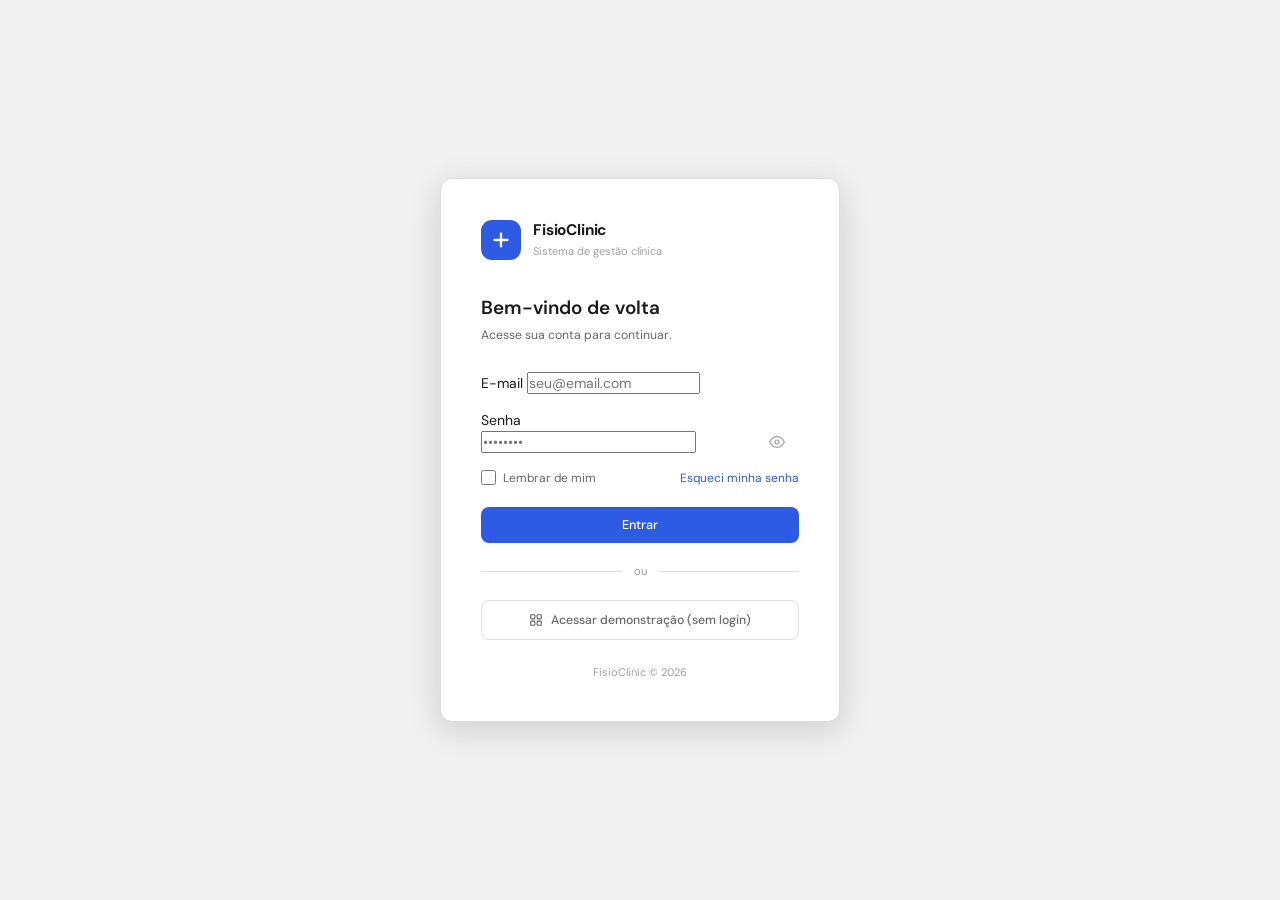
==== frontend/index.html @ 68a3afb5 "chore: commit inicial do projeto FisioClinic" ====
<!DOCTYPE html>
<html lang="pt-BR">
<head>
  <meta charset="UTF-8">
  <meta name="viewport" content="width=device-width, initial-scale=1.0">
  <title>FisioClinic — Entrar</title>
  <link rel="preconnect" href="https://fonts.googleapis.com">
  <link rel="preconnect" href="https://fonts.gstatic.com" crossorigin>
  <link href="https://fonts.googleapis.com/css2?family=DM+Sans:opsz,wght@9..40,300..700&display=swap" rel="stylesheet">
  <link rel="stylesheet" href="css/base.css">
  <link rel="stylesheet" href="css/pages/login.css">
</head>
<body>

  <div class="login-card">

    <!-- ── Brand ──────────────────────────────── -->
    <div class="login-brand">
      <div class="login-logo">
        <svg width="22" height="22" viewBox="0 0 24 24" fill="none"
          stroke="#fff" stroke-width="2.5" stroke-linecap="round">
          <line x1="12" y1="5" x2="12" y2="19"/>
          <line x1="5" y1="12" x2="19" y2="12"/>
        </svg>
      </div>
      <div>
        <div class="login-brand-name">FisioClinic</div>
        <div class="login-brand-sub">Sistema de gestão clínica</div>
      </div>
    </div>

    <!-- ── Heading ────────────────────────────── -->
    <h1 class="login-title">Bem-vindo de volta</h1>
    <p class="login-subtitle">Acesse sua conta para continuar.</p>

    <!-- ── Error ──────────────────────────────── -->
    <div class="login-error" id="loginError" style="display:none" role="alert">
      <svg width="14" height="14" fill="none" stroke="currentColor" stroke-width="2"
        stroke-linecap="round" viewBox="0 0 24 24">
        <circle cx="12" cy="12" r="10"/>
        <line x1="12" y1="8" x2="12" y2="12"/>
        <line x1="12" y1="16" x2="12.01" y2="16"/>
      </svg>
      E-mail ou senha incorretos.
    </div>

    <!-- ── Form ───────────────────────────────── -->
    <form id="formLogin" class="login-form" novalidate>

      <div class="form-group">
        <label class="form-label" for="email">E-mail</label>
        <input type="email" class="form-input" id="email"
          placeholder="seu@email.com" autocomplete="email" required>
      </div>

      <div class="form-group">
        <label class="form-label" for="senha">Senha</label>
        <div class="input-wrap">
          <input type="password" class="form-input" id="senha"
            placeholder="••••••••" autocomplete="current-password" required>
          <button type="button" class="input-eye" id="toggleSenha" aria-label="Mostrar senha">
            <svg id="eyeIcon" width="16" height="16" fill="none" stroke="currentColor"
              stroke-width="1.75" stroke-linecap="round" stroke-linejoin="round" viewBox="0 0 24 24">
              <path d="M1 12s4-8 11-8 11 8 11 8-4 8-11 8-11-8-11-8z"/>
              <circle cx="12" cy="12" r="3"/>
            </svg>
          </button>
        </div>
      </div>

      <div class="login-options">
        <label class="checkbox-label">
          <input type="checkbox" id="lembrar">
          <span>Lembrar de mim</span>
        </label>
        <a href="#" class="link-forgot">Esqueci minha senha</a>
      </div>

      <button type="submit" class="btn-login" id="btnLogin">
        <span id="btnLoginLabel">Entrar</span>
        <span class="login-spinner" id="btnLoginSpinner" style="display:none" aria-hidden="true"></span>
      </button>

    </form>

    <!-- ── Divider ────────────────────────────── -->
    <div class="login-divider">ou</div>

    <a href="pages/dashboard.html" class="btn-demo">
      <svg width="14" height="14" fill="none" stroke="currentColor" stroke-width="2"
        stroke-linecap="round" stroke-linejoin="round" viewBox="0 0 24 24">
        <rect x="3" y="3" width="7" height="7" rx="1"/>
        <rect x="14" y="3" width="7" height="7" rx="1"/>
        <rect x="3" y="14" width="7" height="7" rx="1"/>
        <rect x="14" y="14" width="7" height="7" rx="1"/>
      </svg>
      Acessar demonstração (sem login)
    </a>

    <footer class="login-footer">FisioClinic &copy; 2026</footer>
  </div>

  <script type="module" src="js/pages/login.js"></script>
</body>
</html>
---- frontend/css/base.css ----
*, *::before, *::after { box-sizing: border-box; margin: 0; padding: 0; }

:root {
  --bg:       #F0F0F0;
  --surface:  #FFFFFF;
  --surface2: #E8E8E8;
  --border:   #DCDCDC;
  --text:     #1A1A1A;
  --text2:    #666666;
  --text3:    #9E9E9E;
  --accent:   #2D5BE3;
  --green:    #1A7F4B;
  --amber:    #9B6A00;
  --red:      #C0392B;

  --accent-bg: #EEF2FD;
  --green-bg:  #E8F5EE;
  --amber-bg:  #FFF8E7;
  --red-bg:    #FDECEA;

  --radius-sm: 4px;
  --radius:    8px;
  --radius-lg: 12px;

  --shadow-xs: 0 1px 2px rgba(0,0,0,.05);
  --shadow-sm: 0 1px 4px rgba(0,0,0,.08);
  --shadow:    0 4px 12px rgba(0,0,0,.10);
  --shadow-lg: 0 8px 32px rgba(0,0,0,.14);

  --font:      'DM Sans', system-ui, -apple-system, sans-serif;
  --font-mono: 'DM Mono', 'Courier New', monospace;

  --sidebar-w: 228px;
  --topbar-h:  56px;
}

html { font-size: 14px; }

body {
  font-family: var(--font);
  background: var(--bg);
  color: var(--text);
  line-height: 1.5;
  -webkit-font-smoothing: antialiased;
  -moz-osx-font-smoothing: grayscale;
}

a    { color: inherit; text-decoration: none; }
button { cursor: pointer; font-family: inherit; border: none; background: none; }
input, select, textarea { font-family: inherit; font-size: inherit; color: inherit; }
ul, ol { list-style: none; }
img  { display: block; max-width: 100%; }

/* ── App shell ──────────────────────────────────── */

.topbar {
  position: fixed;
  top: 0; left: 0; right: 0;
  height: var(--topbar-h);
  background: var(--surface);
  border-bottom: 1px solid var(--border);
  display: flex;
  align-items: center;
  padding: 0 24px;
  gap: 12px;
  z-index: 100;
}

.topbar-brand {
  display: flex;
  align-items: center;
  gap: 10px;
  font-size: 1rem;
  font-weight: 600;
}

.topbar-spacer { flex: 1; }

.topbar-user {
  display: flex;
  align-items: center;
  gap: 8px;
  font-size: 0.875rem;
  color: var(--text2);
}

.sidebar {
  position: fixed;
  top: var(--topbar-h); left: 0;
  width: var(--sidebar-w);
  height: calc(100vh - var(--topbar-h));
  background: var(--surface);
  border-right: 1px solid var(--border);
  overflow-y: auto;
  z-index: 90;
}

.main {
  margin-top: var(--topbar-h);
  margin-left: var(--sidebar-w);
  padding: 32px;
  min-height: calc(100vh - var(--topbar-h));
}

/* ── Typography ─────────────────────────────────── */

h1 { font-size: 1.375rem; font-weight: 600; line-height: 1.3; }
h2 { font-size: 1.15rem;  font-weight: 600; }
h3 { font-size: 1rem;     font-weight: 600; }

.text-sm   { font-size: 0.857rem; }
.text-xs   { font-size: 0.786rem; }
.text-2    { color: var(--text2); }
.text-3    { color: var(--text3); }
.text-mono { font-family: var(--font-mono); letter-spacing: .01em; }

/* ── Sidebar nav ────────────────────────────────── */

.nav-group {
  padding: 12px 0;
}

.nav-group + .nav-group {
  border-top: 1px solid var(--border);
}

.nav-label {
  padding: 6px 16px 4px;
  font-size: 0.714rem;
  font-weight: 600;
  color: var(--text3);
  text-transform: uppercase;
  letter-spacing: .07em;
}

.nav-item {
  display: flex;
  align-items: center;
  gap: 10px;
  padding: 9px 16px;
  font-size: 0.875rem;
  font-weight: 500;
  color: var(--text2);
  border-left: 3px solid transparent;
  transition: background .12s, color .12s;
}

.nav-item:hover {
  background: var(--surface2);
  color: var(--text);
}

.nav-item.active {
  background: var(--accent-bg);
  color: var(--accent);
  border-left-color: var(--accent);
}

.nav-item svg { flex-shrink: 0; opacity: .75; }
.nav-item.active svg { opacity: 1; }
---- frontend/css/pages/login.css ----
body {
  display: flex;
  align-items: center;
  justify-content: center;
  min-height: 100vh;
  padding: 24px;
}

.login-card {
  background: var(--surface);
  border: 1px solid var(--border);
  border-radius: var(--radius-lg);
  box-shadow: var(--shadow-lg);
  padding: 40px;
  width: 100%;
  max-width: 400px;
}

/* ── Brand ───────────────────────────────────── */

.login-brand {
  display: flex;
  align-items: center;
  gap: 12px;
  margin-bottom: 36px;
}

.login-logo {
  width: 40px;
  height: 40px;
  background: var(--accent);
  border-radius: 11px;
  display: flex;
  align-items: center;
  justify-content: center;
  flex-shrink: 0;
}

.login-brand-name {
  font-size: 1.1rem;
  font-weight: 700;
  letter-spacing: -.01em;
}

.login-brand-sub {
  font-size: 0.786rem;
  color: var(--text3);
  margin-top: 1px;
}

/* ── Heading ─────────────────────────────────── */

.login-title {
  font-size: 1.35rem;
  font-weight: 600;
  margin-bottom: 5px;
}

.login-subtitle {
  color: var(--text2);
  font-size: 0.875rem;
  margin-bottom: 28px;
}

/* ── Form ────────────────────────────────────── */

.login-form .form-group { margin-bottom: 16px; }

.input-wrap { position: relative; }
.input-wrap .form-input { padding-right: 42px; }

.input-eye {
  position: absolute;
  right: 10px;
  top: 50%;
  transform: translateY(-50%);
  padding: 4px;
  color: var(--text3);
  display: flex;
  align-items: center;
  border-radius: var(--radius-sm);
  transition: color .12s;
}
.input-eye:hover { color: var(--text2); }

.login-options {
  display: flex;
  align-items: center;
  justify-content: space-between;
  margin-bottom: 20px;
}

.checkbox-label {
  display: flex;
  align-items: center;
  gap: 7px;
  font-size: 0.857rem;
  color: var(--text2);
  cursor: pointer;
  user-select: none;
}
.checkbox-label input[type="checkbox"] {
  width: 15px;
  height: 15px;
  accent-color: var(--accent);
  cursor: pointer;
  flex-shrink: 0;
}

.link-forgot {
  font-size: 0.857rem;
  color: var(--accent);
  transition: opacity .12s;
}
.link-forgot:hover { opacity: .75; }

/* ── Error banner ────────────────────────────── */

.login-error {
  background: var(--red-bg);
  color: var(--red);
  border: 1px solid rgba(192,57,43,.18);
  border-radius: var(--radius);
  padding: 9px 12px;
  font-size: 0.857rem;
  margin-bottom: 14px;
  display: flex;
  align-items: center;
  gap: 8px;
}

/* ── Buttons ─────────────────────────────────── */

.btn-login {
  width: 100%;
  padding: 10px 16px;
  background: var(--accent);
  color: #fff;
  border: none;
  border-radius: var(--radius);
  font-family: var(--font);
  font-size: 0.9rem;
  font-weight: 500;
  cursor: pointer;
  transition: background .12s;
  display: flex;
  align-items: center;
  justify-content: center;
  gap: 8px;
}
.btn-login:hover:not(:disabled) { background: #2450cc; }
.btn-login:disabled { opacity: .65; cursor: not-allowed; }

.login-spinner {
  width: 14px;
  height: 14px;
  border: 2px solid rgba(255,255,255,.3);
  border-top-color: #fff;
  border-radius: 50%;
  animation: loginSpin .7s linear infinite;
  flex-shrink: 0;
}
@keyframes loginSpin { to { transform: rotate(360deg); } }

/* ── Divider ─────────────────────────────────── */

.login-divider {
  display: flex;
  align-items: center;
  gap: 12px;
  margin: 20px 0;
  color: var(--text3);
  font-size: 0.8rem;
}
.login-divider::before,
.login-divider::after {
  content: '';
  flex: 1;
  border-top: 1px solid var(--border);
}

.btn-demo {
  display: flex;
  align-items: center;
  justify-content: center;
  gap: 8px;
  width: 100%;
  padding: 10px 16px;
  background: var(--surface);
  color: var(--text2);
  border: 1px solid var(--border);
  border-radius: var(--radius);
  font-family: var(--font);
  font-size: 0.875rem;
  font-weight: 500;
  cursor: pointer;
  transition: background .12s, color .12s;
  text-decoration: none;
}
.btn-demo:hover { background: var(--surface2); color: var(--text); }

/* ── Footer ──────────────────────────────────── */

.login-footer {
  margin-top: 24px;
  font-size: 0.786rem;
  color: var(--text3);
  text-align: center;
}
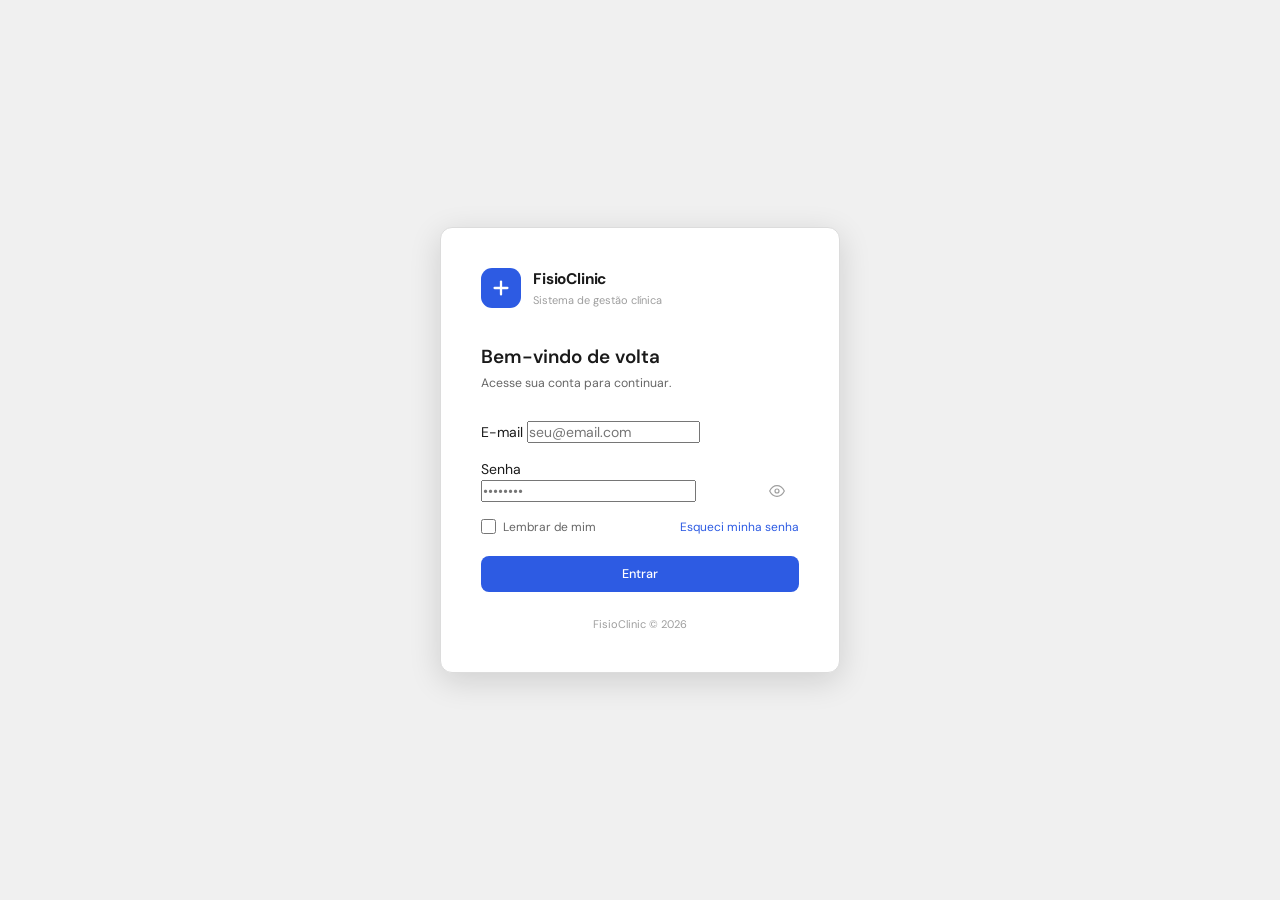
==== commit b4835316: "fix: corrige 6 problemas criticos identificados na revisao de codigo - Seguranca: XSS corrigido em a" ====
--- a/frontend/index.html
+++ b/frontend/index.html
@@ -1,3 +1,30 @@
+<!--
+  index.html — Tela de login (ponto de entrada da aplicação)
+  ────────────────────────────────────────────────────────────
+  Página raiz do sistema. Acessada em http://localhost:5500/ (Live Server)
+  ou qualquer servidor estático que sirva a pasta frontend/.
+
+  CSS carregado:
+    base.css         → reset + variáveis + tipografia
+    pages/login.css  → layout self-contained do card de login
+
+  JS carregado (type=module):
+    js/pages/login.js → setupPasswordToggle() + setupForm()
+
+  Estrutura do DOM:
+    .login-card
+      .login-brand        → logo + nome + subtítulo
+      form#formLogin
+        #email            → input e-mail
+        #senha + #toggleSenha + #eyeIcon → senha com toggle olho
+        #lembrar          → checkbox "Lembrar de mim" (UI presente, lógica pendente)
+        #loginError       → mensagem de erro (oculta por padrão)
+        #btnLogin → #btnLoginLabel + #btnLoginSpinner (estado de loading)
+
+  Fluxo de autenticação:
+    POST /api/auth/login → sucesso → sessionStorage token/nome/perfil
+    → redirect pages/dashboard.html
+-->
 <!DOCTYPE html>
 <html lang="pt-BR">
 <head>
@@ -83,20 +110,6 @@
 
     </form>
 
-    <!-- ── Divider ────────────────────────────── -->
-    <div class="login-divider">ou</div>
-
-    <a href="pages/dashboard.html" class="btn-demo">
-      <svg width="14" height="14" fill="none" stroke="currentColor" stroke-width="2"
-        stroke-linecap="round" stroke-linejoin="round" viewBox="0 0 24 24">
-        <rect x="3" y="3" width="7" height="7" rx="1"/>
-        <rect x="14" y="3" width="7" height="7" rx="1"/>
-        <rect x="3" y="14" width="7" height="7" rx="1"/>
-        <rect x="14" y="14" width="7" height="7" rx="1"/>
-      </svg>
-      Acessar demonstração (sem login)
-    </a>
-
     <footer class="login-footer">FisioClinic &copy; 2026</footer>
   </div>
 
--- a/frontend/css/base.css
+++ b/frontend/css/base.css
@@ -1,3 +1,22 @@
+/*
+ * ─────────────────────────────────────────────────────────────────────────────
+ * base.css — Reset global + Design Tokens + Shell da aplicação
+ * ─────────────────────────────────────────────────────────────────────────────
+ * Este arquivo é carregado em TODAS as páginas antes de qualquer outro CSS.
+ * Não deve conter estilos específicos de nenhuma página — apenas fundações.
+ *
+ * Seções:
+ *  1. Reset universal (box-sizing, margens)
+ *  2. Variáveis CSS (:root) — paleta, tipografia, bordas, sombras
+ *  3. Estilos base de elementos HTML (body, a, button, input…)
+ *  4. App shell — topbar, layout de página com padding-top para o topbar fixo
+ *  5. Componentes estruturais compartilhados (card, table, badge, empty-state,
+ *     notificações, dropdown de usuário, toast container)
+ *
+ * Paleta de cores (--accent, --green, --amber, --red):
+ *  Seguir APENAS os valores definidos em :root — nunca usar cores hardcoded fora daqui.
+ * ─────────────────────────────────────────────────────────────────────────────
+ */
 *, *::before, *::after { box-sizing: border-box; margin: 0; padding: 0; }
 
 :root {
@@ -82,6 +101,78 @@
   gap: 8px;
   font-size: 0.875rem;
   color: var(--text2);
+  position: relative;
+  padding: 6px 8px;
+  border-radius: 8px;
+  transition: background 0.15s;
+}
+.topbar-user:hover {
+  background: var(--surface2);
+}
+
+/* ── Dropdown de usuário ──────────────────────────────────── */
+.user-dropdown {
+  display: none;
+  position: absolute;
+  top: calc(100% + 6px);
+  right: 0;
+  min-width: 200px;
+  background: var(--surface);
+  border: 1px solid var(--border);
+  border-radius: 10px;
+  box-shadow: 0 4px 16px rgba(0,0,0,.10);
+  z-index: 1000;
+  overflow: hidden;
+}
+.user-dropdown.open {
+  display: block;
+}
+.user-dropdown-header {
+  padding: 12px 14px 10px;
+  display: flex;
+  flex-direction: column;
+  gap: 2px;
+}
+.user-dropdown-nome {
+  font-size: 0.875rem;
+  font-weight: 600;
+  color: var(--text);
+}
+.user-dropdown-perfil {
+  font-size: 0.75rem;
+  color: var(--text3);
+  text-transform: capitalize;
+  text-transform: lowercase;
+}
+.user-dropdown-divider {
+  height: 1px;
+  background: var(--border);
+  margin: 0;
+}
+.user-dropdown-item {
+  display: flex;
+  align-items: center;
+  gap: 8px;
+  width: 100%;
+  padding: 10px 14px;
+  background: none;
+  border: none;
+  font-size: 0.875rem;
+  color: var(--text2);
+  cursor: pointer;
+  text-align: left;
+  transition: background 0.12s, color 0.12s;
+}
+.user-dropdown-item:hover {
+  background: var(--surface2);
+  color: var(--text);
+}
+.user-dropdown-sair {
+  color: var(--red);
+}
+.user-dropdown-sair:hover {
+  background: #fdf2f2;
+  color: var(--red);
 }
 
 .sidebar {
@@ -97,7 +188,7 @@
 
 .main {
   margin-top: var(--topbar-h);
-  margin-left: var(--sidebar-w);
+  margin-left: 0;
   padding: 32px;
   min-height: calc(100vh - var(--topbar-h));
 }
@@ -158,3 +249,50 @@
 
 .nav-item svg { flex-shrink: 0; opacity: .75; }
 .nav-item.active svg { opacity: 1; }
+
+/* ── Botão voltar ao início no topbar ──────────────────────────── */
+.topbar-back-btn {
+  display: flex;
+  align-items: center;
+  gap: 6px;
+  padding: 6px 10px;
+  border-radius: 8px;
+  font-size: 0.875rem;
+  color: var(--text2);
+  transition: background 0.15s, color 0.15s;
+  flex-shrink: 0;
+}
+.topbar-back-btn:hover {
+  background: var(--surface2);
+  color: var(--text);
+}
+.topbar-back-btn svg { flex-shrink: 0; }
+
+/* ── Divisor vertical no topbar ────────────────────────────────── */
+.topbar-divider {
+  width: 1px;
+  height: 20px;
+  background: var(--border);
+  flex-shrink: 0;
+}
+
+/* ── Botão admin no topbar (visível apenas para ADMIN via JS) ─── */
+.topbar-admin-btn {
+  display: flex;
+  align-items: center;
+  justify-content: center;
+  width: 36px;
+  height: 36px;
+  border-radius: 8px;
+  color: var(--text2);
+  transition: background 0.15s, color 0.15s;
+  flex-shrink: 0;
+}
+.topbar-admin-btn:hover {
+  background: var(--surface2);
+  color: var(--text);
+}
+.topbar-admin-btn--active {
+  background: var(--accent-bg);
+  color: var(--accent);
+}
--- a/frontend/css/pages/login.css
+++ b/frontend/css/pages/login.css
@@ -1,3 +1,20 @@
+/*
+ * ─────────────────────────────────────────────────────────────────────────────
+ * login.css — Estilos exclusivos da página de login (index.html)
+ * ─────────────────────────────────────────────────────────────────────────────
+ * Autocontido: não depende de components.css. Apenas base.css é carregado antes.
+ *
+ * Seções:
+ *  1. Layout — centraliza o card na tela com flexbox no body
+ *  2. .login-card — container branco com sombra, largura máxima de 400px
+ *  3. .login-brand — logo + nome do sistema
+ *  4. .login-error — alerta vermelho exibido quando as credenciais são inválidas
+ *  5. .login-form — campos de e-mail e senha com toggle de visibilidade
+ *  6. .login-options — "lembrar de mim" + link "esqueci minha senha"
+ *  7. .btn-login — botão de envio com estado de loading (spinner)
+ *  8. .btn-demo — link de acesso sem login (modo demonstração)
+ * ─────────────────────────────────────────────────────────────────────────────
+ */
 body {
   display: flex;
   align-items: center;
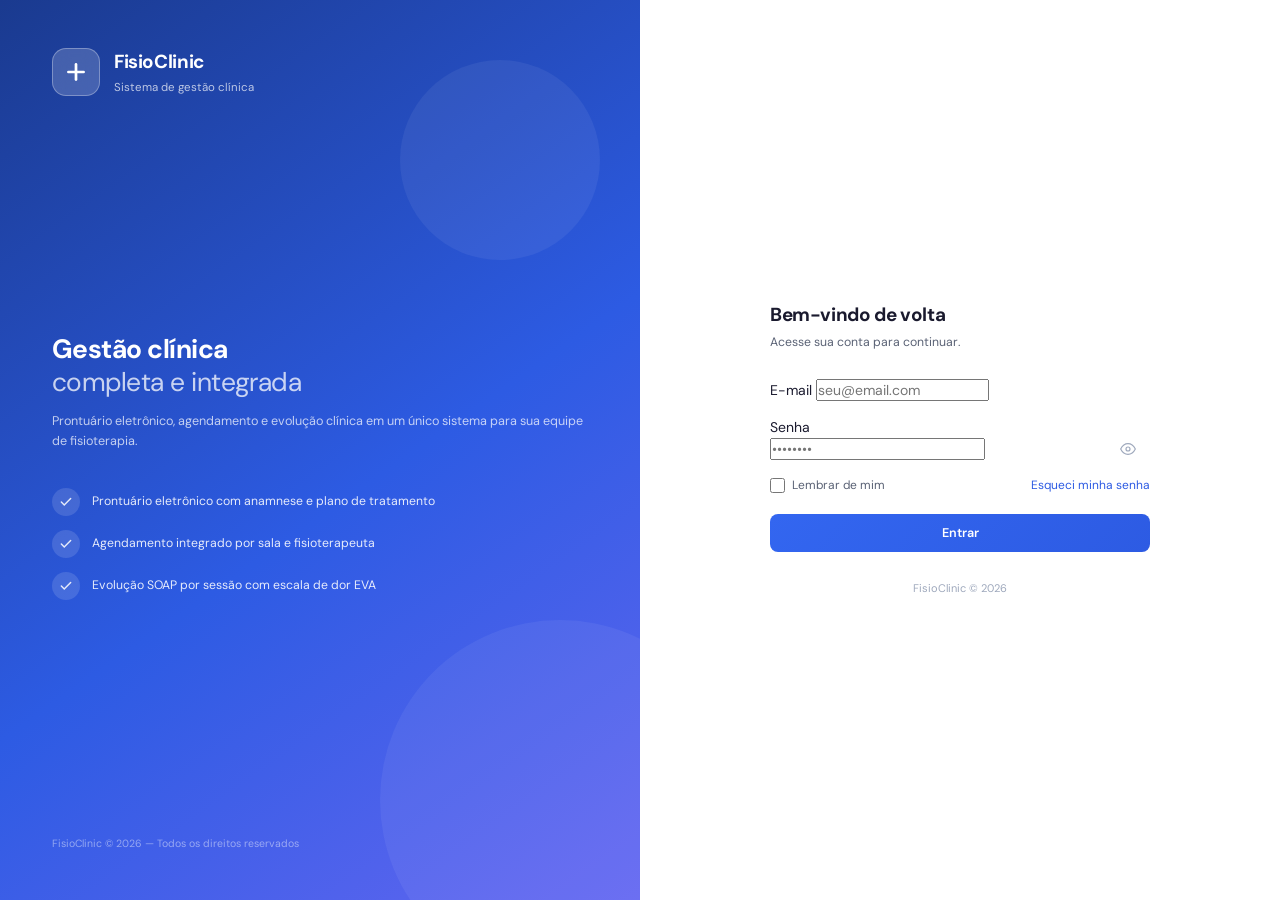
==== commit fa363ba2: "style: redesign visual do frontend — login, dashboard, agenda e prontuário Co-Authored-By: Claude So" ====
--- a/frontend/index.html
+++ b/frontend/index.html
@@ -39,78 +39,131 @@
 </head>
 <body>
 
-  <div class="login-card">
-
-    <!-- ── Brand ──────────────────────────────── -->
-    <div class="login-brand">
-      <div class="login-logo">
-        <svg width="22" height="22" viewBox="0 0 24 24" fill="none"
+  <!-- ── Painel esquerdo — marca (desktop only) ──── -->
+  <div class="login-panel-left" aria-hidden="true">
+    <div class="left-brand">
+      <div class="left-logo">
+        <svg width="26" height="26" viewBox="0 0 24 24" fill="none"
           stroke="#fff" stroke-width="2.5" stroke-linecap="round">
           <line x1="12" y1="5" x2="12" y2="19"/>
           <line x1="5" y1="12" x2="19" y2="12"/>
         </svg>
       </div>
       <div>
-        <div class="login-brand-name">FisioClinic</div>
-        <div class="login-brand-sub">Sistema de gestão clínica</div>
+        <div class="left-brand-name">FisioClinic</div>
+        <div class="left-brand-sub">Sistema de gestão clínica</div>
       </div>
     </div>
 
-    <!-- ── Heading ────────────────────────────── -->
-    <h1 class="login-title">Bem-vindo de volta</h1>
-    <p class="login-subtitle">Acesse sua conta para continuar.</p>
-
-    <!-- ── Error ──────────────────────────────── -->
-    <div class="login-error" id="loginError" style="display:none" role="alert">
-      <svg width="14" height="14" fill="none" stroke="currentColor" stroke-width="2"
-        stroke-linecap="round" viewBox="0 0 24 24">
-        <circle cx="12" cy="12" r="10"/>
-        <line x1="12" y1="8" x2="12" y2="12"/>
-        <line x1="12" y1="16" x2="12.01" y2="16"/>
-      </svg>
-      E-mail ou senha incorretos.
+    <div class="left-hero">
+      <div class="left-tagline">Gestão clínica<br><span>completa e integrada</span></div>
+      <p class="left-desc">Prontuário eletrônico, agendamento e evolução clínica em um único sistema para sua equipe de fisioterapia.</p>
+      <div class="left-features">
+        <div class="left-feature">
+          <div class="left-feature-icon">
+            <svg width="14" height="14" fill="none" stroke="#fff" stroke-width="2.5" stroke-linecap="round" viewBox="0 0 24 24">
+              <polyline points="20 6 9 17 4 12"/>
+            </svg>
+          </div>
+          Prontuário eletrônico com anamnese e plano de tratamento
+        </div>
+        <div class="left-feature">
+          <div class="left-feature-icon">
+            <svg width="14" height="14" fill="none" stroke="#fff" stroke-width="2.5" stroke-linecap="round" viewBox="0 0 24 24">
+              <polyline points="20 6 9 17 4 12"/>
+            </svg>
+          </div>
+          Agendamento integrado por sala e fisioterapeuta
+        </div>
+        <div class="left-feature">
+          <div class="left-feature-icon">
+            <svg width="14" height="14" fill="none" stroke="#fff" stroke-width="2.5" stroke-linecap="round" viewBox="0 0 24 24">
+              <polyline points="20 6 9 17 4 12"/>
+            </svg>
+          </div>
+          Evolução SOAP por sessão com escala de dor EVA
+        </div>
+      </div>
     </div>
 
-    <!-- ── Form ───────────────────────────────── -->
-    <form id="formLogin" class="login-form" novalidate>
+    <div class="left-footer">FisioClinic &copy; 2026 — Todos os direitos reservados</div>
+  </div>
 
-      <div class="form-group">
-        <label class="form-label" for="email">E-mail</label>
-        <input type="email" class="form-input" id="email"
-          placeholder="seu@email.com" autocomplete="email" required>
-      </div>
+  <!-- ── Painel direito — formulário ───────────────── -->
+  <div class="login-panel-right">
+    <div class="login-card">
 
-      <div class="form-group">
-        <label class="form-label" for="senha">Senha</label>
-        <div class="input-wrap">
-          <input type="password" class="form-input" id="senha"
-            placeholder="••••••••" autocomplete="current-password" required>
-          <button type="button" class="input-eye" id="toggleSenha" aria-label="Mostrar senha">
-            <svg id="eyeIcon" width="16" height="16" fill="none" stroke="currentColor"
-              stroke-width="1.75" stroke-linecap="round" stroke-linejoin="round" viewBox="0 0 24 24">
-              <path d="M1 12s4-8 11-8 11 8 11 8-4 8-11 8-11-8-11-8z"/>
-              <circle cx="12" cy="12" r="3"/>
-            </svg>
-          </button>
+      <!-- Brand (mobile only) -->
+      <div class="login-brand">
+        <div class="login-logo">
+          <svg width="22" height="22" viewBox="0 0 24 24" fill="none"
+            stroke="#fff" stroke-width="2.5" stroke-linecap="round">
+            <line x1="12" y1="5" x2="12" y2="19"/>
+            <line x1="5" y1="12" x2="19" y2="12"/>
+          </svg>
+        </div>
+        <div>
+          <div class="login-brand-name">FisioClinic</div>
+          <div class="login-brand-sub">Sistema de gestão clínica</div>
         </div>
       </div>
 
-      <div class="login-options">
-        <label class="checkbox-label">
-          <input type="checkbox" id="lembrar">
-          <span>Lembrar de mim</span>
-        </label>
-        <a href="#" class="link-forgot">Esqueci minha senha</a>
+      <!-- ── Heading ────────────────────────────── -->
+      <h1 class="login-title">Bem-vindo de volta</h1>
+      <p class="login-subtitle">Acesse sua conta para continuar.</p>
+
+      <!-- ── Error ──────────────────────────────── -->
+      <div class="login-error" id="loginError" style="display:none" role="alert">
+        <svg width="14" height="14" fill="none" stroke="currentColor" stroke-width="2"
+          stroke-linecap="round" viewBox="0 0 24 24">
+          <circle cx="12" cy="12" r="10"/>
+          <line x1="12" y1="8" x2="12" y2="12"/>
+          <line x1="12" y1="16" x2="12.01" y2="16"/>
+        </svg>
+        E-mail ou senha incorretos.
       </div>
 
-      <button type="submit" class="btn-login" id="btnLogin">
-        <span id="btnLoginLabel">Entrar</span>
-        <span class="login-spinner" id="btnLoginSpinner" style="display:none" aria-hidden="true"></span>
-      </button>
+      <!-- ── Form ───────────────────────────────── -->
+      <form id="formLogin" class="login-form" novalidate>
 
-    </form>
+        <div class="form-group">
+          <label class="form-label" for="email">E-mail</label>
+          <input type="email" class="form-input" id="email"
+            placeholder="seu@email.com" autocomplete="email" required>
+        </div>
 
-    <footer class="login-footer">FisioClinic &copy; 2026</footer>
+        <div class="form-group">
+          <label class="form-label" for="senha">Senha</label>
+          <div class="input-wrap">
+            <input type="password" class="form-input" id="senha"
+              placeholder="••••••••" autocomplete="current-password" required>
+            <button type="button" class="input-eye" id="toggleSenha" aria-label="Mostrar senha">
+              <svg id="eyeIcon" width="16" height="16" fill="none" stroke="currentColor"
+                stroke-width="1.75" stroke-linecap="round" stroke-linejoin="round" viewBox="0 0 24 24">
+                <path d="M1 12s4-8 11-8 11 8 11 8-4 8-11 8-11-8-11-8z"/>
+                <circle cx="12" cy="12" r="3"/>
+              </svg>
+            </button>
+          </div>
+        </div>
+
+        <div class="login-options">
+          <label class="checkbox-label">
+            <input type="checkbox" id="lembrar">
+            <span>Lembrar de mim</span>
+          </label>
+          <a href="#" class="link-forgot">Esqueci minha senha</a>
+        </div>
+
+        <button type="submit" class="btn-login" id="btnLogin">
+          <span id="btnLoginLabel">Entrar</span>
+          <span class="login-spinner" id="btnLoginSpinner" style="display:none" aria-hidden="true"></span>
+        </button>
+
+      </form>
+
+      <footer class="login-footer">FisioClinic &copy; 2026</footer>
+    </div>
   </div>
 
   <script type="module" src="js/pages/login.js"></script>
--- a/frontend/css/base.css
+++ b/frontend/css/base.css
@@ -20,13 +20,13 @@
 *, *::before, *::after { box-sizing: border-box; margin: 0; padding: 0; }
 
 :root {
-  --bg:       #F0F0F0;
+  --bg:       #F4F6FB;
   --surface:  #FFFFFF;
-  --surface2: #E8E8E8;
-  --border:   #DCDCDC;
-  --text:     #1A1A1A;
-  --text2:    #666666;
-  --text3:    #9E9E9E;
+  --surface2: #EAECF2;
+  --border:   #DDE1EC;
+  --text:     #1A1A2E;
+  --text2:    #5A6275;
+  --text3:    #9EA8BC;
   --accent:   #2D5BE3;
   --green:    #1A7F4B;
   --amber:    #9B6A00;
@@ -37,7 +37,7 @@
   --amber-bg:  #FFF8E7;
   --red-bg:    #FDECEA;
 
-  --radius-sm: 4px;
+  --radius-sm: 6px;
   --radius:    8px;
   --radius-lg: 12px;
 
@@ -53,7 +53,7 @@
   --topbar-h:  56px;
 }
 
-html { font-size: 14px; }
+html { font-size: 14px; scroll-behavior: smooth; }
 
 body {
   font-family: var(--font);
@@ -62,6 +62,17 @@
   line-height: 1.5;
   -webkit-font-smoothing: antialiased;
   -moz-osx-font-smoothing: grayscale;
+}
+
+::selection {
+  background: var(--accent);
+  color: #fff;
+}
+
+*:focus-visible {
+  outline: 2px solid var(--accent);
+  outline-offset: 2px;
+  border-radius: var(--radius-sm);
 }
 
 a    { color: inherit; text-decoration: none; }
@@ -77,7 +88,8 @@
   top: 0; left: 0; right: 0;
   height: var(--topbar-h);
   background: var(--surface);
-  border-bottom: 1px solid var(--border);
+  border-bottom: none;
+  box-shadow: 0 1px 0 var(--border), 0 2px 8px rgba(0,0,0,.04);
   display: flex;
   align-items: center;
   padding: 0 24px;
@@ -90,7 +102,9 @@
   align-items: center;
   gap: 10px;
   font-size: 1rem;
-  font-weight: 600;
+  font-weight: 700;
+  letter-spacing: -.01em;
+  color: var(--text);
 }
 
 .topbar-spacer { flex: 1; }
@@ -181,7 +195,8 @@
   width: var(--sidebar-w);
   height: calc(100vh - var(--topbar-h));
   background: var(--surface);
-  border-right: 1px solid var(--border);
+  border-right: none;
+  box-shadow: 1px 0 0 var(--border), 2px 0 8px rgba(0,0,0,.03);
   overflow-y: auto;
   z-index: 90;
 }
@@ -228,11 +243,13 @@
   display: flex;
   align-items: center;
   gap: 10px;
-  padding: 9px 16px;
+  padding: 8px 12px;
+  margin: 1px 8px;
   font-size: 0.875rem;
   font-weight: 500;
   color: var(--text2);
-  border-left: 3px solid transparent;
+  border-left: none;
+  border-radius: var(--radius);
   transition: background .12s, color .12s;
 }
 
@@ -244,7 +261,7 @@
 .nav-item.active {
   background: var(--accent-bg);
   color: var(--accent);
-  border-left-color: var(--accent);
+  font-weight: 600;
 }
 
 .nav-item svg { flex-shrink: 0; opacity: .75; }
--- a/frontend/css/pages/login.css
+++ b/frontend/css/pages/login.css
@@ -2,38 +2,165 @@
  * ─────────────────────────────────────────────────────────────────────────────
  * login.css — Estilos exclusivos da página de login (index.html)
  * ─────────────────────────────────────────────────────────────────────────────
- * Autocontido: não depende de components.css. Apenas base.css é carregado antes.
- *
- * Seções:
- *  1. Layout — centraliza o card na tela com flexbox no body
- *  2. .login-card — container branco com sombra, largura máxima de 400px
- *  3. .login-brand — logo + nome do sistema
- *  4. .login-error — alerta vermelho exibido quando as credenciais são inválidas
- *  5. .login-form — campos de e-mail e senha com toggle de visibilidade
- *  6. .login-options — "lembrar de mim" + link "esqueci minha senha"
- *  7. .btn-login — botão de envio com estado de loading (spinner)
- *  8. .btn-demo — link de acesso sem login (modo demonstração)
+ * Layout dois painéis em desktop (≥ 900px):
+ *   - Esquerda: painel de marca com gradiente azul
+ *   - Direita:  formulário de autenticação (branco)
+ * Mobile: colapsa para coluna única (só o painel direito)
  * ─────────────────────────────────────────────────────────────────────────────
  */
+
+/* ── Layout raiz ─────────────────────────────────── */
+
 body {
   display: flex;
-  align-items: center;
-  justify-content: center;
+  align-items: stretch;
   min-height: 100vh;
-  padding: 24px;
+  background: #F4F6FB;
+  padding: 0;
+}
+
+/* ── Painel esquerdo — marca ──────────────────────── */
+
+.login-panel-left {
+  display: none;
+  flex-direction: column;
+  justify-content: space-between;
+  padding: 48px 52px;
+  background: linear-gradient(145deg, #1a3a8f 0%, #2D5BE3 55%, #6366f1 100%);
+  color: #fff;
+  position: relative;
+  overflow: hidden;
+}
+
+/* Círculos decorativos de fundo */
+.login-panel-left::before,
+.login-panel-left::after {
+  content: '';
+  position: absolute;
+  border-radius: 50%;
+  background: rgba(255,255,255,.06);
+  pointer-events: none;
+}
+.login-panel-left::before {
+  width: 360px;
+  height: 360px;
+  bottom: -80px;
+  right: -100px;
+}
+.login-panel-left::after {
+  width: 200px;
+  height: 200px;
+  top: 60px;
+  right: 40px;
+}
+
+.left-brand {
+  display: flex;
+  align-items: center;
+  gap: 14px;
+  position: relative;
+  z-index: 1;
+}
+
+.left-logo {
+  width: 48px;
+  height: 48px;
+  background: rgba(255,255,255,.18);
+  border: 1.5px solid rgba(255,255,255,.3);
+  border-radius: 14px;
+  display: flex;
+  align-items: center;
+  justify-content: center;
+  flex-shrink: 0;
+  backdrop-filter: blur(8px);
+}
+
+.left-brand-name {
+  font-size: 1.35rem;
+  font-weight: 700;
+  letter-spacing: -.02em;
+}
+
+.left-brand-sub {
+  font-size: 0.82rem;
+  opacity: .7;
+  margin-top: 2px;
+}
+
+.left-hero {
+  position: relative;
+  z-index: 1;
+}
+
+.left-tagline {
+  font-size: 1.9rem;
+  font-weight: 700;
+  line-height: 1.25;
+  letter-spacing: -.02em;
+  margin-bottom: 12px;
+}
+
+.left-tagline span {
+  opacity: .75;
+  font-weight: 400;
+}
+
+.left-desc {
+  font-size: 0.9rem;
+  opacity: .72;
+  line-height: 1.6;
+  margin-bottom: 36px;
+}
+
+.left-features {
+  display: flex;
+  flex-direction: column;
+  gap: 14px;
+}
+
+.left-feature {
+  display: flex;
+  align-items: center;
+  gap: 12px;
+  font-size: 0.875rem;
+  opacity: .88;
+}
+
+.left-feature-icon {
+  width: 28px;
+  height: 28px;
+  border-radius: 50%;
+  background: rgba(255,255,255,.15);
+  display: flex;
+  align-items: center;
+  justify-content: center;
+  flex-shrink: 0;
+}
+
+.left-footer {
+  font-size: 0.75rem;
+  opacity: .45;
+  position: relative;
+  z-index: 1;
+}
+
+/* ── Painel direito — formulário ─────────────────── */
+
+.login-panel-right {
+  display: flex;
+  align-items: center;
+  justify-content: center;
+  flex: 1;
+  padding: 40px 24px;
+  background: var(--surface);
 }
 
 .login-card {
-  background: var(--surface);
-  border: 1px solid var(--border);
-  border-radius: var(--radius-lg);
-  box-shadow: var(--shadow-lg);
-  padding: 40px;
   width: 100%;
-  max-width: 400px;
-}
-
-/* ── Brand ───────────────────────────────────── */
+  max-width: 380px;
+}
+
+/* ── Brand (visível apenas no mobile) ────────────── */
 
 .login-brand {
   display: flex;
@@ -65,12 +192,13 @@
   margin-top: 1px;
 }
 
-/* ── Heading ─────────────────────────────────── */
+/* ── Heading ─────────────────────────────────────── */
 
 .login-title {
   font-size: 1.35rem;
-  font-weight: 600;
+  font-weight: 700;
   margin-bottom: 5px;
+  letter-spacing: -.02em;
 }
 
 .login-subtitle {
@@ -79,7 +207,7 @@
   margin-bottom: 28px;
 }
 
-/* ── Form ────────────────────────────────────── */
+/* ── Form ────────────────────────────────────────── */
 
 .login-form .form-group { margin-bottom: 16px; }
 
@@ -131,7 +259,7 @@
 }
 .link-forgot:hover { opacity: .75; }
 
-/* ── Error banner ────────────────────────────── */
+/* ── Error banner ────────────────────────────────── */
 
 .login-error {
   background: var(--red-bg);
@@ -146,26 +274,31 @@
   gap: 8px;
 }
 
-/* ── Buttons ─────────────────────────────────── */
+/* ── Buttons ─────────────────────────────────────── */
 
 .btn-login {
   width: 100%;
-  padding: 10px 16px;
-  background: var(--accent);
+  padding: 11px 16px;
+  background: linear-gradient(135deg, #3366F0 0%, #2D5BE3 100%);
   color: #fff;
   border: none;
   border-radius: var(--radius);
   font-family: var(--font);
   font-size: 0.9rem;
-  font-weight: 500;
+  font-weight: 600;
   cursor: pointer;
-  transition: background .12s;
+  transition: background .12s, transform .12s, box-shadow .12s;
   display: flex;
   align-items: center;
   justify-content: center;
   gap: 8px;
 }
-.btn-login:hover:not(:disabled) { background: #2450cc; }
+.btn-login:hover:not(:disabled) {
+  background: linear-gradient(135deg, #2D5BE3 0%, #2450cc 100%);
+  transform: translateY(-1px);
+  box-shadow: 0 6px 16px rgba(45,91,227,.35);
+}
+.btn-login:active:not(:disabled) { transform: translateY(0); box-shadow: none; }
 .btn-login:disabled { opacity: .65; cursor: not-allowed; }
 
 .login-spinner {
@@ -179,7 +312,7 @@
 }
 @keyframes loginSpin { to { transform: rotate(360deg); } }
 
-/* ── Divider ─────────────────────────────────── */
+/* ── Divider ─────────────────────────────────────── */
 
 .login-divider {
   display: flex;
@@ -216,11 +349,51 @@
 }
 .btn-demo:hover { background: var(--surface2); color: var(--text); }
 
-/* ── Footer ──────────────────────────────────── */
+/* ── Footer ──────────────────────────────────────── */
 
 .login-footer {
-  margin-top: 24px;
+  margin-top: 28px;
   font-size: 0.786rem;
   color: var(--text3);
   text-align: center;
 }
+
+/* ── Desktop: dois painéis ───────────────────────── */
+
+@media (min-width: 900px) {
+  body {
+    display: grid;
+    grid-template-columns: 1fr 1fr;
+    background: var(--surface);
+  }
+
+  .login-panel-left {
+    display: flex;
+  }
+
+  /* Oculta a brand interna no desktop (mostrada no painel esquerdo) */
+  .login-brand { display: none; }
+
+  .login-panel-right {
+    min-height: 100vh;
+  }
+}
+
+@media (max-width: 899px) {
+  .login-panel-left { display: none; }
+  .login-panel-right {
+    min-height: 100vh;
+    background: var(--bg);
+  }
+  .login-card {
+    background: var(--surface);
+    border: 1px solid var(--border);
+    border-radius: var(--radius-lg);
+    box-shadow: 0 8px 32px rgba(0,0,0,.10);
+    padding: 36px 32px;
+  }
+}
+
+@media (max-width: 480px) {
+  .login-card { padding: 28px 20px; }
+}
